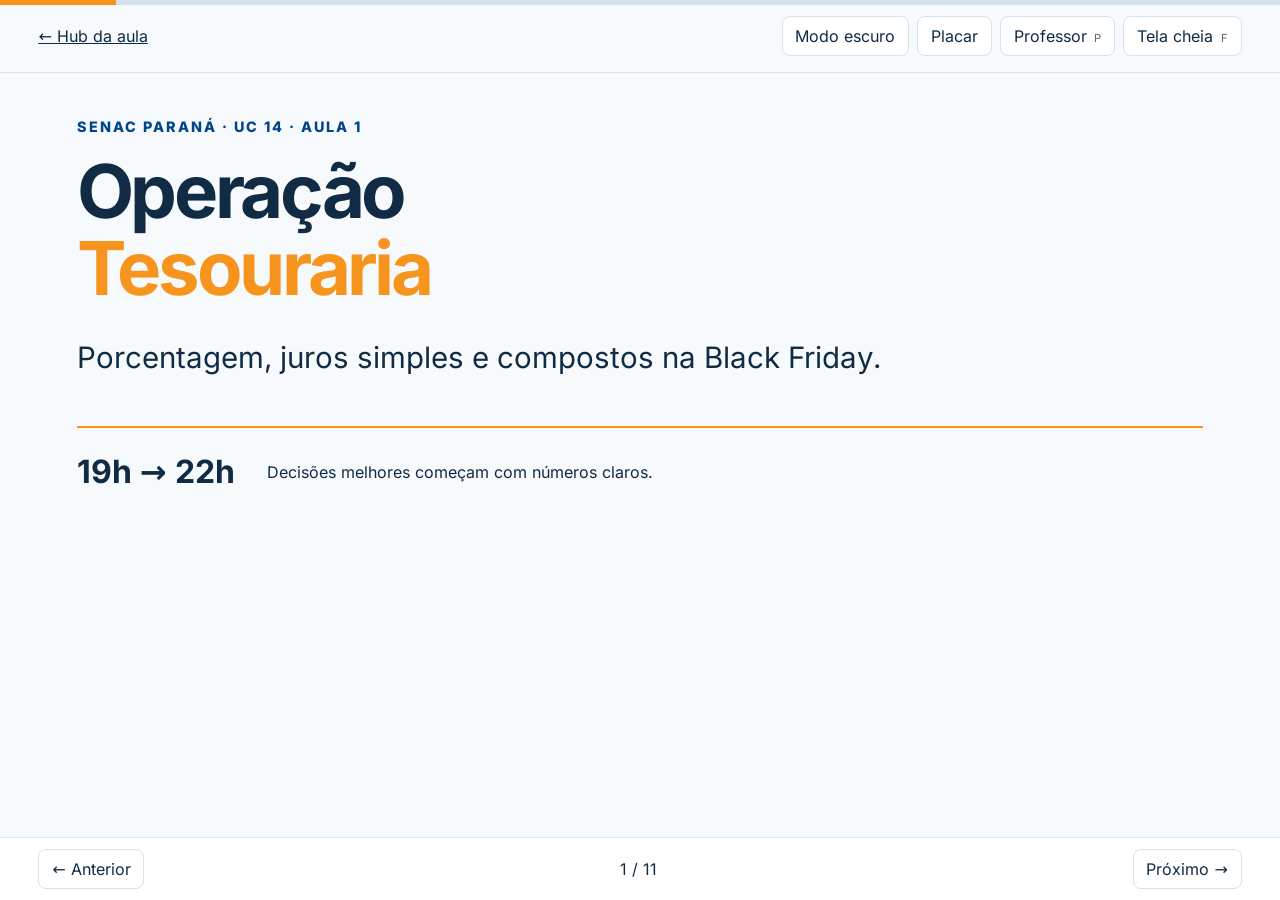
==== slides.html @ 90caa721 "Publish interactive UC 14 treasury lesson and teaching resources" ====
<!doctype html>
<html lang="pt-BR" data-theme="light">
<head>
  <meta charset="utf-8"><meta name="viewport" content="width=device-width, initial-scale=1">
  <title>Operação Tesouraria | Apresentação</title>
  <link rel="stylesheet" href="assets/style.css"><link rel="stylesheet" href="assets/slides.css">
  <script src="assets/vendor/chart.umd.min.js" defer></script><script src="assets/app.js" defer></script><script src="assets/slides.js" defer></script>
</head>
<body class="presentation">
  <div class="progress" aria-hidden="true"><span id="progress-bar"></span></div>
  <header class="deck-header"><a href="index.html">← Hub da aula</a><div class="header-actions"><button type="button" data-theme-toggle aria-label="Alternar tema">Tema</button><button type="button" id="score-open">Placar</button><button type="button" id="notes-open">Professor <kbd>P</kbd></button><button type="button" id="fullscreen" aria-label="Alternar tela cheia">Tela cheia <kbd>F</kbd></button></div></header>
  <main id="deck" aria-label="Apresentação da aula">
    <section class="slide active" data-notes="Apresente o desafio: cada equipe será responsável por decisões de tesouraria durante a Black Friday. Tempo sugerido: 2 min.">
      <div class="eyebrow">SENAC PARANÁ · UC 14 · AULA 1</div><h1>Operação<br><span>Tesouraria</span></h1><p class="lead">Porcentagem, juros simples e compostos na Black Friday.</p><div class="hero-foot"><strong>19h → 22h</strong><span>Decisões melhores começam com números claros.</span></div>
    </section>
    <section class="slide" data-notes="Tempo sugerido: 13 min. Pergunte quem acredita que o preço voltou ao valor inicial. Gabarito: 100 × 1,20 = 120; 120 × 0,80 = 96. A base mudou; diferença de R$ 4,00, ou -4% em relação ao preço inicial.">
      <div class="eyebrow">AQUECIMENTO · 19:00</div><h2>A pegadinha da<br>Black Friday</h2><p class="lead">Um produto de <strong>R$ 100,00</strong> sobe 20% e depois recebe 20% de desconto.</p><p class="question">Ele voltou a custar R$ 100,00?</p><button class="reveal-button" type="button" aria-expanded="false">Revelar gabarito / passo a passo <kbd>R</kbd></button><div class="answer" hidden><p><code>100 × 1,20 = R$ 120,00</code> → <code>120 × 0,80 = R$ 96,00</code></p><p><strong>Não.</strong> São R$ 4,00 a menos por unidade (-4%): a base de cálculo mudou.</p></div>
    </section>
    <section class="slide" data-notes="Tempo sugerido: 25 min. Deixe as fórmulas no quadro. 5% = 0,05; 0,5 representa 50%. Na calculadora do celular, use a orientação horizontal para encontrar xʸ ou multiplique repetidamente pelo fator.">
      <div class="eyebrow">NIVELAMENTO · 19:15</div><h2>As 3 fórmulas de bolso</h2><div class="formula-grid"><article><span>01</span><h3>Porcentagem</h3><p>15% = 0,15 · 5% = 0,05</p><code>Acréscimo: valor × (1 + i)<br>Desconto: valor × (1 − i)</code><p class="warning">Atenção: 0,5 = 50%.</p></article><article><span>02</span><h3>Juros simples</h3><code>J = C × i × t<br>M = C + J</code><p>Juros calculados sobre o capital inicial.</p></article><article><span>03</span><h3>Juros compostos</h3><code>M = C × (1 + i)<sup>t</sup></code><p>Multiplique pelo fator a cada período ou use xʸ.</p></article></div><p class="small">C = capital · i = taxa por período · t = número de períodos · M = montante</p>
    </section>
    <section class="slide" data-notes="Tempo sugerido: 3 min. Forme de 4 a 6 equipes. Peça cálculo, decisão e justificativa. Sugestão: +10 pela decisão com cálculo correto, +5 pela justificativa ou participação, -5 por revisão acordada. O placar permite ajustar a regra à turma.">
      <div class="eyebrow">MISSÃO · 19:40</div><h2>Decidam como uma<br>equipe de tesouraria.</h2><div class="steps"><p><b>01</b> Calculem as alternativas.</p><p><b>02</b> Escolham e justifiquem.</p><p><b>03</b> Apresentem o impacto no caixa.</p></div><p class="small">4 a 6 equipes · Calculadora permitida · Registrem o raciocínio</p>
    </section>
    <section class="slide round" data-notes="Tempo sugerido: 15 min. Pergunte se 15% + 10% equivale a 25%. A: 20.000 × 0,85 = 17.000; × 0,90 = 15.300, desconto efetivo 23,5%. B: 20.000 × 0,76 = 15.200. B economiza R$ 100,00 a mais.">
      <div class="eyebrow">RODADA 01 · CONTAS A PAGAR</div><h2>Desconto em cascata</h2><p class="lead">Compra de estoque: <strong>R$ 20.000,00</strong>.</p><div class="choice-grid"><article><b>Fornecedor A</b><p>15% à vista + 10% extra sucessivo</p></article><article><b>Fornecedor B</b><p>24% direto à vista</p></article></div><p class="question">Qual proposta custa menos?</p><button class="reveal-button" type="button" aria-expanded="false">Revelar gabarito / passo a passo <kbd>R</kbd></button><div class="answer" hidden><p><code>A: 20.000 × 0,85 = 17.000 → × 0,90 = R$ 15.300,00</code> (23,5% efetivo)</p><p><code>B: 20.000 × 0,76 = R$ 15.200,00</code> (24%)</p><p><strong>Fornecedor B economiza R$ 100,00 a mais.</strong></p></div>
    </section>
    <section class="slide round" data-notes="Tempo sugerido: 17 min. Ressalte que o modelo aplica juros simples de 2,5% pelos 3 meses sobre o valor integral. Antecipação: 30.000 × 0,025 × 3 = 2.250; líquido 27.750. PIX: 30.000 × 0,94 = 28.200. PIX deixa R$ 450 a mais.">
      <div class="eyebrow">RODADA 02 · CONTAS A RECEBER</div><h2>Antecipação ou PIX?</h2><p class="lead">Venda de <strong>R$ 30.000,00</strong> em 3x. A loja precisa do dinheiro hoje.</p><div class="choice-grid"><article><b>Antecipar cartão</b><p>2,5% a.m. simples por 3 meses</p></article><article><b>Vender no PIX</b><p>6% de desconto à vista</p></article></div><p class="question">Qual opção deixa mais dinheiro no caixa?</p><button class="reveal-button" type="button" aria-expanded="false">Revelar gabarito / passo a passo <kbd>R</kbd></button><div class="answer" hidden><p><code>Cartão: J = 30.000 × 0,025 × 3 = R$ 2.250,00</code> → líquido <b>R$ 27.750,00</b></p><p><code>PIX: 30.000 × 0,94 = R$ 28.200,00</code></p><p><strong>PIX deixa R$ 450,00 a mais no caixa.</strong></p></div>
    </section>
    <section class="slide" data-notes="Intervalo de 15 minutos, das 20:15 às 20:30. Retome pontualmente e prepare a terceira rodada."><div class="eyebrow">PAUSA · 20:15–20:30</div><h2>Intervalo.</h2><p class="lead">Voltamos às <strong>20h30</strong> para decidir como financiar o caixa.</p></section>
    <section class="slide round comparison" data-notes="Tempo sugerido: 25 min. Simples: J = 10.000 × 0,05 × 4 = 2.000; total 12.000. Composto: 10.500; 11.025; 11.576,25; 12.155,06. Diferença: 155,06. Rotativo 12% por 6 meses: 19.738,23. Explore o gráfico após as respostas.">
      <div class="eyebrow">RODADA 03 · TESOURARIA NO VERMELHO</div><h2>Quanto custa esperar?</h2><p class="lead">Faltam <strong>R$ 10.000,00</strong> para um imposto. Prazo: 4 meses.</p><div class="choice-grid"><article><b>Fornecedor</b><p>5% a.m. em juros simples</p></article><article><b>Banco</b><p>5% a.m. em juros compostos</p></article></div><p class="question">Quanto será pago em cada opção?</p><button class="reveal-button" type="button" aria-expanded="false">Revelar gabarito / passo a passo <kbd>R</kbd></button><div class="answer" hidden><p><code>Simples: J = 10.000 × 0,05 × 4 = 2.000</code> → <b>R$ 12.000,00</b></p><p><code>Compostos: 10.500 → 11.025 → 11.576,25 → R$ 12.155,06</code></p><p>O banco custa <strong>R$ 155,06</strong> a mais. Rotativo a 12% a.m. por 6 meses: <code>10.000 × 1,12⁶ = R$ 19.738,23</code>.</p><div class="chart-controls"><label for="months">Evolução até <span id="months-value">4</span> meses</label><input id="months" type="range" min="1" max="12" value="4"></div><div class="chart-wrap"><canvas id="debt-chart" role="img" aria-label="Gráfico comparativo da evolução da dívida em juros simples, compostos e rotativo"></canvas><p id="chart-fallback" hidden>Gráfico indisponível. Confira os valores no gabarito acima.</p></div></div>
    </section>
    <section class="slide round" data-notes="Tempo sugerido: 25 min. Conta corrente mantém 40.000. CDB: 40.400; 40.804; 41.212,04. Ganho bruto 1.212,04. IR de 22,5% sobre o ganho: 272,71; lucro líquido 939,33. A hipótese simplifica condições do produto.">
      <div class="eyebrow">RODADA 04 · SOBROU CAIXA</div><h2>Faça o tempo trabalhar a favor.</h2><p class="lead">Há <strong>R$ 40.000,00</strong> livres por 3 meses.</p><div class="choice-grid"><article><b>Conta corrente</b><p>0% de rendimento</p></article><article><b>CDB com liquidez diária</b><p>1% a.m. em juros compostos</p></article></div><p class="question">Qual é o ganho? E após IR de 22,5%?</p><button class="reveal-button" type="button" aria-expanded="false">Revelar gabarito / passo a passo <kbd>R</kbd></button><div class="answer" hidden><p><code>CDB: 40.400 → 40.804 → R$ 41.212,04</code></p><p>Ganho bruto: <b>R$ 1.212,04</b>. IR até 180 dias: <code>1.212,04 × 0,225 = R$ 272,71</code>.</p><p><strong>Lucro líquido: R$ 939,33.</strong> Conta corrente: R$ 40.000,00.</p></div>
    </section>
    <section class="slide" data-notes="Tempo sugerido: 25 min. Feche o placar e convide equipes a explicar escolhas, premissas e efeito no fluxo de caixa. Pergunte como prazo, liquidez e custo alteram decisões. Síntese: B reduz a saída em R$ 100; PIX aumenta a entrada em R$ 450; juros simples reduzem a saída em R$ 155,06; CDB rende R$ 939,33 líquidos. Registre cada movimento na data correspondente."><div class="eyebrow">DEBRIEFING · 21:20</div><h2>O que os números contam?</h2><div class="steps"><p><b>01</b> Qual decisão preservou mais caixa?</p><p><b>02</b> Onde a base de cálculo mudou?</p><p><b>03</b> Como prazo e juros afetam o fluxo de caixa?</p></div><p class="lead">Uma boa decisão inclui cálculo, contexto e comunicação.</p></section>
    <section class="slide" data-notes="Tempo sugerido: 15 min. Peça uma aprendizagem e uma dúvida por equipe. Retome fator multiplicador, diferença entre regimes e impacto no caixa. Próxima aula em 02/12: simulador de tesouraria e fluxo de caixa em Excel."><div class="eyebrow">FECHAMENTO · 21:45</div><h2>Da decisão à automação.</h2><p class="lead">Próxima aula · <strong>02/12</strong></p><p>Vamos construir um simulador de tesouraria e fluxo de caixa em planilhas eletrônicas.</p><div class="hero-foot"><strong>Até a próxima.</strong><a href="guia-professor.html">Abrir guia do professor →</a></div></section>
  </main>
  <div id="timer" class="timer" hidden aria-label="Cronômetro das equipes"><span id="timer-display" role="timer" aria-live="off">05:00</span><div class="timer-presets"><button type="button" data-minutes="5">5 min</button><button type="button" data-minutes="10">10 min</button><button type="button" data-minutes="15">15 min</button></div><div><button id="timer-play" type="button">Iniciar</button><button id="timer-reset" type="button">Resetar</button></div><span id="timer-status" class="sr-only" aria-live="polite"></span></div>
  <nav class="deck-nav" aria-label="Navegação dos slides"><button type="button" id="previous" aria-label="Slide anterior">← <span>Anterior</span></button><span id="slide-count" aria-live="polite"></span><button type="button" id="next" aria-label="Próximo slide"><span>Próximo</span> →</button></nav>
  <dialog id="notes-dialog" class="drawer"><div class="drawer-head"><div><span class="eyebrow">MODO PROFESSOR</span><h2>Notas do slide</h2></div><button type="button" data-close="notes-dialog" aria-label="Fechar notas">×</button></div><p id="notes-content"></p><p class="small">Atalho: P · As notas não aparecem no slide.</p></dialog>
  <dialog id="score-dialog" class="drawer"><div class="drawer-head"><div><span class="eyebrow">OPERAÇÃO TESOURARIA</span><h2>Placar das equipes</h2></div><button type="button" data-close="score-dialog" aria-label="Fechar placar">×</button></div><p>Edite os nomes e ajuste os pontos. O placar fica salvo neste navegador.</p><div id="teams"></div><button type="button" id="add-team">Adicionar equipe</button><button type="button" id="reset-scores">Zerar pontos</button><p class="small">De 4 a 6 equipes. A exclusão mantém pelo menos 4.</p></dialog>
</body></html>
---- assets/style.css ----
@font-face{font-family:Inter;font-style:normal;font-weight:400 900;font-display:swap;src:url(fonts/inter.woff2) format("woff2")}
@font-face{font-family:"JetBrains Mono";font-style:normal;font-weight:400 700;font-display:swap;src:url(fonts/jetbrains-mono.woff2) format("woff2")}
:root{--hub-bg:#f7f8fa;--hub-ink:#112a43;--hub-muted:#506277;--hub-card:#fff;--hub-border:#dbe1e6;--hub-accent:#ffb34c;--hub-line:#19334b}
html[data-theme=dark]{color-scheme:dark;--hub-bg:#091b2b;--hub-card:#102a40;--hub-ink:#edf5fd;--hub-muted:#b8c7d6;--hub-border:#31485c;--hub-line:#b4c8dd}
*{box-sizing:border-box}
.hub{margin:0;background:var(--hub-bg);color:var(--hub-ink);font:400 1rem/1.5 Inter,Arial,sans-serif;-webkit-font-smoothing:antialiased}
.hub a{color:inherit;text-decoration:none}
.hub button{font:inherit;cursor:pointer}
.hub :focus-visible{outline:3px solid #398cdd;outline-offset:4px}
.hub .wrap{max-width:1312px;width:calc(100% - clamp(36px,9vw,144px));margin-inline:auto}
.hub .icon{width:1.1em;height:1.1em;fill:none;stroke:currentColor;stroke-width:1.7;stroke-linecap:round;stroke-linejoin:round;flex:none}
.icon-defs{position:absolute;width:0;height:0;overflow:hidden}
.hub-header{background:var(--hub-card);border-bottom:1px solid var(--hub-border)}
.hub-header-inner,.hub-brand,.hub-nav,.mode-switch,.hero-meta,.hero-meta span,.hero-action,.section-title,.resource-action,.foot-inner{display:flex;align-items:center}
.hub-header-inner{min-height:72px;justify-content:space-between;gap:1rem}
.hub-brand{gap:11px;line-height:1.14;letter-spacing:-.055em;font-size:1.18rem;font-weight:800}
.hub-brand small{display:block;color:var(--hub-muted);font-size:.66rem;letter-spacing:.105em;font-weight:650;text-transform:uppercase;margin-top:4px}
.brand-icon{width:39px;height:39px;display:grid;place-items:center;background:#102e49;color:#ffb152;border-radius:11px}
.brand-icon .icon{width:24px;height:24px;stroke-width:1.9}
.hub-nav{gap:clamp(18px,3vw,44px);align-self:stretch;font-size:.9rem;font-weight:600}
.hub-nav a{display:grid;align-items:center;color:var(--hub-muted);position:relative}
.hub-nav a[aria-current],.hub-nav a:hover{color:var(--hub-ink)}
.hub-nav a[aria-current]:after{content:"";height:3px;border-radius:4px;position:absolute;bottom:0;background:#ee9c38;left:0;right:0}
.mode-switch{gap:8px;background:var(--hub-card);color:var(--hub-ink);border:1px solid var(--hub-border);padding:.52rem .85rem;border-radius:7px;font-size:.8rem!important;font-weight:650!important}
.hub main{padding-top:26px}
.hub-hero{position:relative;isolation:isolate;overflow:hidden;display:grid;grid-template-columns:1.15fr 1fr;align-items:center;background:linear-gradient(115deg,#0c2942 10%,#11354e 70%,#123d55);color:white;border:1px solid #183c53;border-radius:17px}
.hub-hero:before{content:"";position:absolute;inset:0 0 0 37%;z-index:-1;background-image:linear-gradient(#86b2cf12 1px,transparent 1px),linear-gradient(90deg,#86b2cf12 1px,transparent 1px);background-size:36px 36px;mask-image:linear-gradient(90deg,transparent,#000 38%);pointer-events:none}
.hero-copy{padding:clamp(30px,3.6vw,55px) 0 clamp(30px,3.6vw,55px) clamp(26px,4.5vw,68px);z-index:1}
.hero-kicker{display:inline-flex;align-items:center;gap:9px;font:600 .76rem/1.2 "JetBrains Mono",monospace;letter-spacing:.115em;text-transform:uppercase;margin:0 0 18px;color:#ffbe6c}
.hero-kicker:before{content:"";width:23px;height:2px;background:#ffad43}
.hub-hero h1{font-size:clamp(2.6rem,4.65vw,4.65rem);line-height:1.02;letter-spacing:-.063em;font-weight:760;margin:0}
.hub-hero h1 span{display:block;color:var(--hub-accent)}
.hero-desc{max-width:485px;margin:17px 0 16px;color:#d2e1ec;font-size:clamp(.98rem,1.2vw,1.12rem);line-height:1.55}
.hero-meta{gap:18px;flex-wrap:wrap;margin:0 0 23px;color:#d9e6f0;font-size:.82rem;font-weight:500}.hero-meta span{gap:7px}.hero-meta .icon{color:#a6bfd1;width:16px;height:16px}
.hero-action{display:inline-flex;gap:10px;background:var(--hub-accent);color:#152a3c!important;padding:11px 17px;border-radius:7px;font-weight:720;font-size:.9rem;transition:background .2s,transform .2s}
.hero-action:hover{background:#ffc579;transform:translateY(-2px)}
.hero-art{height:100%;min-height:230px;position:relative;display:grid;align-items:center;justify-items:center;z-index:-1}
.hero-art:before,.hero-art:after{content:"";position:absolute;border:1px solid #7aa5bc31;border-radius:50%;width:77%;aspect-ratio:1;transform:rotateX(35deg) rotate(-22deg)}
.hero-art:after{width:96%;border-style:dashed;border-color:#8eb8cf23}
.hero-art img{position:absolute;width:min(81%,420px);max-height:94%;object-fit:contain;filter:drop-shadow(5px 17px 15px #061c3077);z-index:1;transform:rotate(-5deg)}
.materials{margin-top:clamp(32px,3.6vw,52px);scroll-margin:20px}
.section-title{gap:14px;margin-bottom:18px}
.section-title h2,.hub .sim-heading h2{font-size:clamp(1.55rem,2.2vw,2.05rem);letter-spacing:-.055em;line-height:1.17;font-weight:740;margin:0}
.section-title:after{content:"";height:1px;flex:1;background:var(--hub-border);margin-left:7px}
.resource-grid{display:grid;grid-template-columns:repeat(3,minmax(0,1fr));gap:18px}
.resource{display:flex;align-items:flex-start;flex-direction:column;padding:23px 24px 19px;background:var(--hub-card);border:1px solid var(--hub-border);border-radius:12px;box-shadow:0 2px 3px #0b274006;transition:transform .18s,border-color .18s}
.resource:hover{transform:translateY(-3px);border-color:#93abc0}
.resource-icon{display:grid;place-items:center;width:43px;height:43px;border-radius:11px;margin-bottom:16px;color:#295c95;background:#e5effb}
.resource-icon .icon{width:23px;height:23px}
.resource-guide .resource-icon{background:#e0f3ea;color:#197956}
.resource-plan .resource-icon{background:#fff0d8;color:#a56611}
.resource h3{font-size:clamp(1.06rem,1.55vw,1.35rem);line-height:1.2;font-weight:710;letter-spacing:-.043em;margin:0 0 7px}
.resource p{color:var(--hub-muted);font-size:.91rem;margin:0 0 18px;max-width:38ch;line-height:1.5}
.resource-action{margin-top:auto;gap:6px;font-size:.82rem;font-weight:720;color:var(--hub-line)}
.resource-action .icon{width:13px;height:13px}
.hub .simulator{padding:42px 0 55px}.hub .sim-heading{margin-bottom:18px}.hub .sim-card{border-radius:12px;box-shadow:0 2px 3px #0b274006}.hub .sim-heading p{font-size:.92rem}
.hub-footer{border-top:1px solid var(--hub-border);font-size:.8rem;color:var(--hub-muted)}.foot-inner{gap:12px;justify-content:space-between;padding:18px 0}.foot-inner a{font-weight:650}
@media(max-width:850px){.hub .wrap{width:calc(100% - 40px)}.hub-nav{gap:18px}.hero-copy{padding-left:30px}.resource{padding:17px}.resource-grid{gap:12px}}
@media(max-width:660px){.hub-header-inner{min-height:62px}.hub-nav{display:none}.hub .wrap{width:calc(100% - 28px)}.hub main{padding-top:15px}.hub-hero{grid-template-columns:1fr}.hero-copy{padding:27px 22px 16px}.hub-hero h1{font-size:clamp(2.35rem,9vw,3.2rem)}.hero-art{min-height:177px;margin:-12px 0 12px 20%;width:78%}.hero-art img{width:82%;max-height:100%}.hero-art:before{width:72%}.hero-art:after{width:90%}.hub-hero:before{left:10%}.hero-meta{gap:14px;margin-bottom:17px}.hero-kicker{margin-bottom:12px}.resource-grid{grid-template-columns:1fr}.resource{display:grid;grid-template-columns:44px 1fr;column-gap:15px}.resource-icon{grid-row:1/4;margin:0}.resource p,.resource h3,.resource-action{grid-column:2}.resource p{margin-bottom:10px}.materials{margin-top:28px}.hub .simulator{padding-top:32px}.mode-switch{padding:.48rem .68rem}}
@media(prefers-reduced-motion:reduce){.hub *{transition:none!important}}
---- assets/slides.css ----
:root{--navy:#0a2540;--blue:#004587;--amber:#f7941d;--green:#087e5d;--paper:#f7fafc;--ink:#102b43;--panel:#fff;--line:#d6e2ec}html[data-theme=dark]{--paper:#071b2d;--ink:#f4f8fb;--panel:#102d45;--line:#36536a;--green:#6ee7b7}.presentation{margin:0;background:var(--paper);color:var(--ink);font-family:Inter,system-ui,sans-serif;min-height:100vh}.presentation *{box-sizing:border-box}.presentation button,.presentation input{font:inherit}.presentation button{cursor:pointer}.presentation button:focus-visible,.presentation a:focus-visible,.presentation input:focus-visible{outline:3px solid var(--amber);outline-offset:3px}.progress{position:fixed;z-index:5;top:0;left:0;right:0;height:5px;background:var(--line)}.progress span{display:block;height:100%;background:var(--amber);transition:width .3s}.deck-header{display:flex;align-items:center;justify-content:space-between;gap:1rem;padding:1rem 3vw;border-bottom:1px solid var(--line)}.presentation a{color:inherit}.header-actions{display:flex;flex-wrap:wrap;gap:.5rem}.presentation button{border:1px solid var(--line);border-radius:.5rem;background:var(--panel);color:var(--ink);padding:.55rem .8rem}.presentation button:hover{border-color:var(--amber)}kbd{font:inherit;font-size:.7em;opacity:.7;margin-left:.25em}.slide{display:none;max-width:1450px;margin:auto;padding:clamp(2rem,5vh,4.5rem) clamp(1.5rem,6vw,6rem) 9rem;animation:arrive .25s ease}.slide.active{display:block}@keyframes arrive{from{opacity:0;transform:translateY(8px)}to{opacity:1;transform:none}}.eyebrow{color:var(--blue);font-size:.9rem;font-weight:800;letter-spacing:.14em;text-transform:uppercase}html[data-theme=dark] .eyebrow{color:#8bcaff}.slide h1,.slide h2{font-size:clamp(2.5rem,5.8vw,5.8rem);line-height:1.04;letter-spacing:-.045em;margin:.25em 0}.slide h1 span{color:var(--amber)}.slide p{font-size:clamp(1.1rem,1.8vw,1.65rem);line-height:1.4}.slide .lead{font-size:clamp(1.4rem,2.3vw,2.15rem);max-width:48em}.question{font-weight:800;color:var(--blue)}html[data-theme=dark] .question{color:#8bcaff}.hero-foot{display:flex;gap:2rem;align-items:center;flex-wrap:wrap;margin-top:3rem;border-top:2px solid var(--amber);padding-top:1.5rem}.hero-foot strong{font-size:2rem}.formula-grid,.choice-grid{display:grid;grid-template-columns:repeat(3,1fr);gap:1rem;margin:1.5rem 0}.choice-grid{grid-template-columns:repeat(2,1fr)}.formula-grid article,.choice-grid article{background:var(--panel);border:1px solid var(--line);border-top:4px solid var(--amber);border-radius:.7rem;padding:1.1rem 1.3rem}.formula-grid article span,.steps b{color:var(--amber);font-weight:800}.formula-grid h3{font-size:1.4rem;margin:.4rem 0}.formula-grid p,.choice-grid p{font-size:clamp(1rem,1.3vw,1.3rem);margin:.6rem 0}.choice-grid b{font-size:1.4rem}.presentation code{font-family:'JetBrains Mono',monospace;font-size:.9em;line-height:1.6}.warning{color:#c2410c}.small,.slide .small{font-size:.95rem;opacity:.8}.steps p{border-bottom:1px solid var(--line);padding:.6rem 0}.steps b{margin-right:1rem}.presentation .reveal-button{background:var(--blue);color:#fff;border:0;font-weight:700}.answer{margin-top:1rem;padding:1rem 1.25rem;background:var(--panel);border-left:5px solid var(--green);border-radius:.4rem;animation:arrive .3s ease}.answer p{font-size:clamp(1rem,1.3vw,1.3rem);margin:.4rem 0}.answer strong{color:var(--green)}.chart-controls{display:flex;gap:1rem;align-items:center;margin:1rem 0}.chart-wrap{height:250px;position:relative}.deck-nav{position:fixed;z-index:3;bottom:0;left:0;right:0;display:flex;align-items:center;justify-content:space-between;padding:.7rem 3vw;background:var(--panel);border-top:1px solid var(--line)}.timer{position:fixed;z-index:4;right:1rem;bottom:4.5rem;display:flex;gap:.4rem;align-items:center;flex-wrap:wrap;padding:.6rem;border:1px solid var(--line);border-radius:.7rem;background:var(--panel);box-shadow:0 4px 20px #0002}.timer[hidden]{display:none}.timer button{font-size:.78rem;padding:.35rem}.timer span:first-child{font-family:monospace;font-weight:800;font-size:1.35rem}.drawer{margin:0 0 0 auto;width:min(430px,100%);max-width:100%;height:100%;max-height:100%;border:0;border-left:1px solid var(--line);padding:1.5rem;background:var(--panel);color:var(--ink);box-shadow:-4px 0 25px #0003}.drawer::backdrop{background:#00162799}.drawer-head{display:flex;justify-content:space-between;align-items:start}.drawer-head h2{margin:.35rem 0 1rem}.drawer-head button{font-size:1.5rem}.team{border-bottom:1px solid var(--line);padding:.7rem 0;display:grid;grid-template-columns:1fr auto;gap:.5rem}.team input{min-width:0;width:100%;padding:.5rem;background:var(--paper);color:var(--ink);border:1px solid var(--line);border-radius:.35rem}.team-actions{grid-column:1/-1;display:flex;gap:.35rem;flex-wrap:wrap}.team-actions button{padding:.35rem .6rem}.team-score{font-weight:800}.sr-only{position:absolute;width:1px;height:1px;padding:0;margin:-1px;overflow:hidden;clip:rect(0,0,0,0);white-space:nowrap;border:0}@media(max-width:700px){.deck-header{align-items:flex-start}.header-actions{justify-content:flex-end}.header-actions kbd{display:none}.slide{padding:2rem 1.25rem 12rem}.formula-grid,.choice-grid{grid-template-columns:1fr}.formula-grid{gap:.5rem}.formula-grid article,.choice-grid article{padding:.7rem}.formula-grid h3{margin:.2rem 0}.timer{left:1rem;right:1rem;bottom:4rem}.deck-nav span:not(#slide-count){display:none}.chart-wrap{height:210px}}@media(prefers-reduced-motion:reduce){*{animation:none!important;transition:none!important}}@media print{.deck-header,.deck-nav,.progress,.timer,.drawer,.reveal-button{display:none!important}.slide,.slide.active{display:block;page-break-after:always;padding:1cm}.answer[hidden]{display:block}.presentation{background:#fff;color:#000}.chart-wrap{height:180px}}

.score-changed{animation:score-pulse .55s ease}@keyframes score-pulse{50%{color:var(--green);transform:scale(1.15)}}
@media (min-width:900px) and (max-height:850px){.comparison{padding:1rem 4vw 5rem}.comparison h2{font-size:3.1rem;margin:.12em 0}.comparison .lead{font-size:1.3rem;margin:.4rem 0}.comparison .choice-grid{margin:.55rem 0;gap:.7rem}.comparison .choice-grid article{padding:.5rem .8rem}.comparison .choice-grid b{font-size:1.1rem}.comparison .choice-grid p{font-size:1rem;margin:.2rem 0}.comparison .question{font-size:1.1rem;margin:.4rem 0}.comparison .reveal-button{padding:.4rem .7rem}.comparison .answer:not([hidden]){display:grid;grid-template-columns:1fr 1fr;column-gap:1rem;grid-template-rows:auto auto auto 1fr;margin-top:.55rem;padding:.55rem .8rem}.comparison .answer p{grid-column:1;font-size:1rem;margin:.2rem 0}.comparison .chart-controls{grid-column:2;grid-row:1;margin:0;align-self:center;font-size:.9rem}.comparison .chart-wrap{grid-column:2;grid-row:2 / 5;height:165px}.comparison .chart-controls input{min-width:80px}}
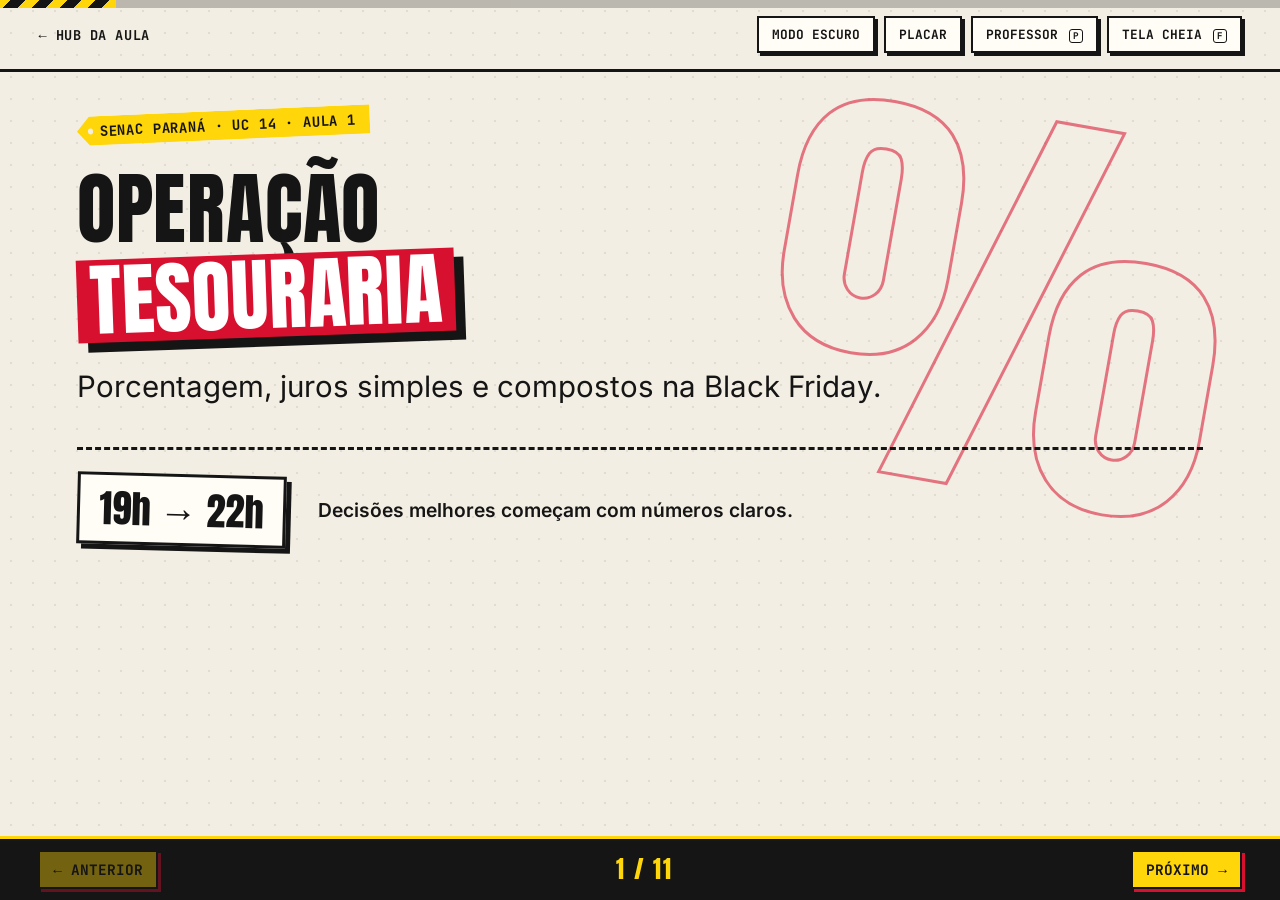
==== commit 87dd28db: "Redesign as Black Friday storefront and harden guide for substitute teacher - Visual: receipt-paper " ====
--- a/slides.html
+++ b/slides.html
@@ -3,8 +3,8 @@
 <head>
   <meta charset="utf-8"><meta name="viewport" content="width=device-width, initial-scale=1">
   <title>Operação Tesouraria | Apresentação</title>
-  <link rel="stylesheet" href="assets/style.css"><link rel="stylesheet" href="assets/slides.css">
-  <script src="assets/vendor/chart.umd.min.js" defer></script><script src="assets/app.js" defer></script><script src="assets/slides.js" defer></script>
+  <link rel="stylesheet" href="assets/style.css"><link rel="stylesheet" href="assets/slides.css"><link rel="stylesheet" href="assets/variaveis.css">
+  <script src="assets/vendor/chart.umd.min.js" defer></script><script src="assets/app.js" defer></script><script src="assets/variaveis-dados.js" defer></script><script src="assets/variaveis.js" defer></script><script src="assets/slides.js" defer></script>
 </head>
 <body class="presentation">
   <div class="progress" aria-hidden="true"><span id="progress-bar"></span></div>
@@ -17,7 +17,7 @@
       <div class="eyebrow">AQUECIMENTO · 19:00</div><h2>A pegadinha da<br>Black Friday</h2><p class="lead">Um produto de <strong>R$ 100,00</strong> sobe 20% e depois recebe 20% de desconto.</p><p class="question">Ele voltou a custar R$ 100,00?</p><button class="reveal-button" type="button" aria-expanded="false">Revelar gabarito / passo a passo <kbd>R</kbd></button><div class="answer" hidden><p><code>100 × 1,20 = R$ 120,00</code> → <code>120 × 0,80 = R$ 96,00</code></p><p><strong>Não.</strong> São R$ 4,00 a menos por unidade (-4%): a base de cálculo mudou.</p></div>
     </section>
     <section class="slide" data-notes="Tempo sugerido: 25 min. Deixe as fórmulas no quadro. 5% = 0,05; 0,5 representa 50%. Na calculadora do celular, use a orientação horizontal para encontrar xʸ ou multiplique repetidamente pelo fator.">
-      <div class="eyebrow">NIVELAMENTO · 19:15</div><h2>As 3 fórmulas de bolso</h2><div class="formula-grid"><article><span>01</span><h3>Porcentagem</h3><p>15% = 0,15 · 5% = 0,05</p><code>Acréscimo: valor × (1 + i)<br>Desconto: valor × (1 − i)</code><p class="warning">Atenção: 0,5 = 50%.</p></article><article><span>02</span><h3>Juros simples</h3><code>J = C × i × t<br>M = C + J</code><p>Juros calculados sobre o capital inicial.</p></article><article><span>03</span><h3>Juros compostos</h3><code>M = C × (1 + i)<sup>t</sup></code><p>Multiplique pelo fator a cada período ou use xʸ.</p></article></div><p class="small">C = capital · i = taxa por período · t = número de períodos · M = montante</p>
+      <div class="eyebrow">NIVELAMENTO · 19:15</div><h2>As 3 fórmulas de bolso</h2><div class="formula-grid"><article><span>01</span><h3>Porcentagem</h3><p>15% = 0,15 · 5% = 0,05</p><code>Acréscimo: <button type="button" class="var" data-var="valor">valor</button> × (1 + <button type="button" class="var" data-var="i">i</button>)<br>Desconto: <button type="button" class="var" data-var="valor">valor</button> × (1 − <button type="button" class="var" data-var="i">i</button>)</code><p class="warning">Atenção: 0,5 = 50%.</p></article><article><span>02</span><h3>Juros simples</h3><code><button type="button" class="var" data-var="J">J</button> = <button type="button" class="var" data-var="C">C</button> × <button type="button" class="var" data-var="i">i</button> × <button type="button" class="var" data-var="t">t</button><br><button type="button" class="var" data-var="M">M</button> = <button type="button" class="var" data-var="C">C</button> + <button type="button" class="var" data-var="J">J</button></code><p>Juros calculados sobre o capital inicial.</p></article><article><span>03</span><h3>Juros compostos</h3><code><button type="button" class="var" data-var="M">M</button> = <button type="button" class="var" data-var="C">C</button> × (1 + <button type="button" class="var" data-var="i">i</button>)<sup><button type="button" class="var" data-var="t">t</button></sup></code><p>Multiplique pelo <button type="button" class="var" data-var="fator">fator</button> a cada período ou use <button type="button" class="var" data-var="potencia">xʸ</button>.</p></article></div><p class="small"><button type="button" class="var" data-var="C">C</button> = capital · <button type="button" class="var" data-var="i">i</button> = taxa por período · <button type="button" class="var" data-var="t">t</button> = número de períodos · <button type="button" class="var" data-var="M">M</button> = montante · <button type="button" class="var" data-var="J">J</button> = juros</p>
     </section>
     <section class="slide" data-notes="Tempo sugerido: 3 min. Forme de 4 a 6 equipes. Peça cálculo, decisão e justificativa. Sugestão: +10 pela decisão com cálculo correto, +5 pela justificativa ou participação, -5 por revisão acordada. O placar permite ajustar a regra à turma.">
       <div class="eyebrow">MISSÃO · 19:40</div><h2>Decidam como uma<br>equipe de tesouraria.</h2><div class="steps"><p><b>01</b> Calculem as alternativas.</p><p><b>02</b> Escolham e justifiquem.</p><p><b>03</b> Apresentem o impacto no caixa.</p></div><p class="small">4 a 6 equipes · Calculadora permitida · Registrem o raciocínio</p>
@@ -26,11 +26,11 @@
       <div class="eyebrow">RODADA 01 · CONTAS A PAGAR</div><h2>Desconto em cascata</h2><p class="lead">Compra de estoque: <strong>R$ 20.000,00</strong>.</p><div class="choice-grid"><article><b>Fornecedor A</b><p>15% à vista + 10% extra sucessivo</p></article><article><b>Fornecedor B</b><p>24% direto à vista</p></article></div><p class="question">Qual proposta custa menos?</p><button class="reveal-button" type="button" aria-expanded="false">Revelar gabarito / passo a passo <kbd>R</kbd></button><div class="answer" hidden><p><code>A: 20.000 × 0,85 = 17.000 → × 0,90 = R$ 15.300,00</code> (23,5% efetivo)</p><p><code>B: 20.000 × 0,76 = R$ 15.200,00</code> (24%)</p><p><strong>Fornecedor B economiza R$ 100,00 a mais.</strong></p></div>
     </section>
     <section class="slide round" data-notes="Tempo sugerido: 17 min. Ressalte que o modelo aplica juros simples de 2,5% pelos 3 meses sobre o valor integral. Antecipação: 30.000 × 0,025 × 3 = 2.250; líquido 27.750. PIX: 30.000 × 0,94 = 28.200. PIX deixa R$ 450 a mais.">
-      <div class="eyebrow">RODADA 02 · CONTAS A RECEBER</div><h2>Antecipação ou PIX?</h2><p class="lead">Venda de <strong>R$ 30.000,00</strong> em 3x. A loja precisa do dinheiro hoje.</p><div class="choice-grid"><article><b>Antecipar cartão</b><p>2,5% a.m. simples por 3 meses</p></article><article><b>Vender no PIX</b><p>6% de desconto à vista</p></article></div><p class="question">Qual opção deixa mais dinheiro no caixa?</p><button class="reveal-button" type="button" aria-expanded="false">Revelar gabarito / passo a passo <kbd>R</kbd></button><div class="answer" hidden><p><code>Cartão: J = 30.000 × 0,025 × 3 = R$ 2.250,00</code> → líquido <b>R$ 27.750,00</b></p><p><code>PIX: 30.000 × 0,94 = R$ 28.200,00</code></p><p><strong>PIX deixa R$ 450,00 a mais no caixa.</strong></p></div>
+      <div class="eyebrow">RODADA 02 · CONTAS A RECEBER</div><h2>Antecipação ou PIX?</h2><p class="lead">Venda de <strong>R$ 30.000,00</strong> em 3x. A loja precisa do dinheiro hoje.</p><div class="choice-grid"><article><b>Antecipar cartão</b><p>2,5% a.m. simples sobre o total, por 3 meses</p></article><article><b>Vender no PIX</b><p>6% de desconto à vista</p></article></div><p class="question">Qual opção deixa mais dinheiro no caixa?</p><button class="reveal-button" type="button" aria-expanded="false">Revelar gabarito / passo a passo <kbd>R</kbd></button><div class="answer" hidden><p><code>Cartão: <button type="button" class="var" data-var="J">J</button> = 30.000 × 0,025 × 3 = R$ 2.250,00</code> → líquido <b>R$ 27.750,00</b></p><p><code>PIX: 30.000 × 0,94 = R$ 28.200,00</code></p><p><strong>PIX deixa R$ 450,00 a mais no caixa.</strong></p></div>
     </section>
     <section class="slide" data-notes="Intervalo de 15 minutos, das 20:15 às 20:30. Retome pontualmente e prepare a terceira rodada."><div class="eyebrow">PAUSA · 20:15–20:30</div><h2>Intervalo.</h2><p class="lead">Voltamos às <strong>20h30</strong> para decidir como financiar o caixa.</p></section>
     <section class="slide round comparison" data-notes="Tempo sugerido: 25 min. Simples: J = 10.000 × 0,05 × 4 = 2.000; total 12.000. Composto: 10.500; 11.025; 11.576,25; 12.155,06. Diferença: 155,06. Rotativo 12% por 6 meses: 19.738,23. Explore o gráfico após as respostas.">
-      <div class="eyebrow">RODADA 03 · TESOURARIA NO VERMELHO</div><h2>Quanto custa esperar?</h2><p class="lead">Faltam <strong>R$ 10.000,00</strong> para um imposto. Prazo: 4 meses.</p><div class="choice-grid"><article><b>Fornecedor</b><p>5% a.m. em juros simples</p></article><article><b>Banco</b><p>5% a.m. em juros compostos</p></article></div><p class="question">Quanto será pago em cada opção?</p><button class="reveal-button" type="button" aria-expanded="false">Revelar gabarito / passo a passo <kbd>R</kbd></button><div class="answer" hidden><p><code>Simples: J = 10.000 × 0,05 × 4 = 2.000</code> → <b>R$ 12.000,00</b></p><p><code>Compostos: 10.500 → 11.025 → 11.576,25 → R$ 12.155,06</code></p><p>O banco custa <strong>R$ 155,06</strong> a mais. Rotativo a 12% a.m. por 6 meses: <code>10.000 × 1,12⁶ = R$ 19.738,23</code>.</p><div class="chart-controls"><label for="months">Evolução até <span id="months-value">4</span> meses</label><input id="months" type="range" min="1" max="12" value="4"></div><div class="chart-wrap"><canvas id="debt-chart" role="img" aria-label="Gráfico comparativo da evolução da dívida em juros simples, compostos e rotativo"></canvas><p id="chart-fallback" hidden>Gráfico indisponível. Confira os valores no gabarito acima.</p></div></div>
+      <div class="eyebrow">RODADA 03 · TESOURARIA NO VERMELHO</div><h2>Quanto custa esperar?</h2><p class="lead">Faltam <strong>R$ 10.000,00</strong> para um imposto. Prazo: 4 meses.</p><div class="choice-grid"><article><b>Fornecedor</b><p>5% a.m. em juros simples</p></article><article><b>Banco</b><p>5% a.m. em juros compostos</p></article></div><p class="question">Quanto será pago em cada opção?</p><button class="reveal-button" type="button" aria-expanded="false">Revelar gabarito / passo a passo <kbd>R</kbd></button><div class="answer" hidden><p><code>Simples: <button type="button" class="var" data-var="J">J</button> = 10.000 × 0,05 × 4 = 2.000</code> → <b>R$ 12.000,00</b></p><p><code>Compostos: 10.500 → 11.025 → 11.576,25 → R$ 12.155,06</code></p><p>O banco custa <strong>R$ 155,06</strong> a mais. Rotativo a 12% a.m. por 6 meses: <code>10.000 × 1,12⁶ = R$ 19.738,23</code>.</p><div class="chart-controls"><label for="months">Evolução até <span id="months-value">4</span> meses</label><input id="months" type="range" min="1" max="12" value="4"></div><div class="chart-wrap"><canvas id="debt-chart" role="img" aria-label="Gráfico comparativo da evolução da dívida em juros simples, compostos e rotativo"></canvas><p id="chart-fallback" hidden>Gráfico indisponível. Confira os valores no gabarito acima.</p></div></div>
     </section>
     <section class="slide round" data-notes="Tempo sugerido: 25 min. Conta corrente mantém 40.000. CDB: 40.400; 40.804; 41.212,04. Ganho bruto 1.212,04. IR de 22,5% sobre o ganho: 272,71; lucro líquido 939,33. A hipótese simplifica condições do produto.">
       <div class="eyebrow">RODADA 04 · SOBROU CAIXA</div><h2>Faça o tempo trabalhar a favor.</h2><p class="lead">Há <strong>R$ 40.000,00</strong> livres por 3 meses.</p><div class="choice-grid"><article><b>Conta corrente</b><p>0% de rendimento</p></article><article><b>CDB com liquidez diária</b><p>1% a.m. em juros compostos</p></article></div><p class="question">Qual é o ganho? E após IR de 22,5%?</p><button class="reveal-button" type="button" aria-expanded="false">Revelar gabarito / passo a passo <kbd>R</kbd></button><div class="answer" hidden><p><code>CDB: 40.400 → 40.804 → R$ 41.212,04</code></p><p>Ganho bruto: <b>R$ 1.212,04</b>. IR até 180 dias: <code>1.212,04 × 0,225 = R$ 272,71</code>.</p><p><strong>Lucro líquido: R$ 939,33.</strong> Conta corrente: R$ 40.000,00.</p></div>
--- a/assets/style.css
+++ b/assets/style.css
@@ -1,7 +1,9 @@
 @font-face{font-family:Inter;font-style:normal;font-weight:400 900;font-display:swap;src:url(fonts/inter.woff2) format("woff2")}
 @font-face{font-family:"JetBrains Mono";font-style:normal;font-weight:400 700;font-display:swap;src:url(fonts/jetbrains-mono.woff2) format("woff2")}
-:root{--hub-bg:#f7f8fa;--hub-ink:#112a43;--hub-muted:#506277;--hub-card:#fff;--hub-border:#dbe1e6;--hub-accent:#ffb34c;--hub-line:#19334b}
-html[data-theme=dark]{color-scheme:dark;--hub-bg:#091b2b;--hub-card:#102a40;--hub-ink:#edf5fd;--hub-muted:#b8c7d6;--hub-border:#31485c;--hub-line:#b4c8dd}
+@font-face{font-family:Anton;font-style:normal;font-weight:400;font-display:swap;src:url(fonts/anton.woff2) format("woff2")}
+/* Tokens compartilhados: papel termico (claro) e vitrine noturna (escuro). */
+:root{--paper:#f3eee3;--panel:#fffdf6;--ink:#151515;--muted:#45413a;--line:#15151540;--tag:#ffd60a;--tag-ink:#151515;--sale:#d7102f;--sale-ink:#fff;--green:#0b6e45;--amber:#d7102f;--shadow:#151515;--card-shadow:#151515;--dot:#15151514;--hl:#ffd60a;--bar:#151515;--bar-ink:#f3eee3;--font-display:Anton,Impact,Haettenschweiler,"Arial Narrow Bold","Franklin Gothic Bold",sans-serif;--font-body:Inter,system-ui,"Segoe UI",Arial,sans-serif;--font-mono:"JetBrains Mono",ui-monospace,Consolas,"Courier New",monospace;--hub-bg:var(--paper);--hub-ink:var(--ink);--hub-muted:var(--muted);--hub-card:var(--panel);--hub-border:var(--ink);--hub-accent:var(--tag);--hub-line:var(--ink)}
+html[data-theme=dark]{color-scheme:dark;--paper:#0f0f12;--panel:#1c1c22;--ink:#f6f1e6;--muted:#cfc8ba;--line:#f6f1e640;--sale:#ff3d57;--green:#5ee39a;--amber:#ffd60a;--shadow:#ffd60a;--card-shadow:#ff3d57;--dot:#ffffff12;--hl:#ff3d5770;--bar:#000;--bar-ink:#f6f1e6}
 *{box-sizing:border-box}
 .hub{margin:0;background:var(--hub-bg);color:var(--hub-ink);font:400 1rem/1.5 Inter,Arial,sans-serif;-webkit-font-smoothing:antialiased}
 .hub a{color:inherit;text-decoration:none}
@@ -58,3 +60,69 @@
 @media(max-width:850px){.hub .wrap{width:calc(100% - 40px)}.hub-nav{gap:18px}.hero-copy{padding-left:30px}.resource{padding:17px}.resource-grid{gap:12px}}
 @media(max-width:660px){.hub-header-inner{min-height:62px}.hub-nav{display:none}.hub .wrap{width:calc(100% - 28px)}.hub main{padding-top:15px}.hub-hero{grid-template-columns:1fr}.hero-copy{padding:27px 22px 16px}.hub-hero h1{font-size:clamp(2.35rem,9vw,3.2rem)}.hero-art{min-height:177px;margin:-12px 0 12px 20%;width:78%}.hero-art img{width:82%;max-height:100%}.hero-art:before{width:72%}.hero-art:after{width:90%}.hub-hero:before{left:10%}.hero-meta{gap:14px;margin-bottom:17px}.hero-kicker{margin-bottom:12px}.resource-grid{grid-template-columns:1fr}.resource{display:grid;grid-template-columns:44px 1fr;column-gap:15px}.resource-icon{grid-row:1/4;margin:0}.resource p,.resource h3,.resource-action{grid-column:2}.resource p{margin-bottom:10px}.materials{margin-top:28px}.hub .simulator{padding-top:32px}.mode-switch{padding:.48rem .68rem}}
 @media(prefers-reduced-motion:reduce){.hub *{transition:none!important}}
+
+/* Redesenho do hub: vitrine de Black Friday com etiquetas e cupons. */
+.hub{background:var(--paper) radial-gradient(var(--dot) 1.2px,transparent 1.6px) 0 0/22px 22px;font-family:var(--font-body)}
+.hub :focus-visible{outline-color:var(--amber)}
+.hub-header{border-bottom:3px solid var(--ink)}
+.hub-brand{font:400 1.35rem/1.05 var(--font-display);text-transform:uppercase;letter-spacing:.02em}
+.hub-brand small{font:700 .66rem/1 var(--font-mono);letter-spacing:.12em}
+.brand-icon{background:var(--tag);color:#151515;border:2px solid var(--ink);border-radius:0;transform:rotate(-6deg);box-shadow:3px 3px 0 var(--ink);transition:transform .2s}
+.hub-brand:hover .brand-icon{transform:rotate(6deg) scale(1.06)}
+.hub-nav{font:700 .8rem var(--font-mono);text-transform:uppercase;letter-spacing:.06em}
+.hub-nav a[aria-current]:after{height:6px;border-radius:0;background:var(--sale)}
+.hub .mode-switch{border:2px solid var(--ink);border-radius:0;font:700 .78rem var(--font-mono)!important;text-transform:uppercase;box-shadow:3px 3px 0 var(--shadow);transition:transform .12s,box-shadow .12s}
+.hub .mode-switch:hover{transform:translate(-2px,-2px);box-shadow:5px 5px 0 var(--shadow)}
+.hub .mode-switch:active{transform:translate(3px,3px);box-shadow:none}
+.hub-hero{background:#151515;color:#f6f1e6;border:3px solid var(--ink);border-radius:0;box-shadow:8px 8px 0 var(--tag);padding-bottom:14px}
+.hub-hero:before{inset:auto 0 0 0;height:14px;z-index:1;background:repeating-linear-gradient(-45deg,var(--tag) 0 14px,#151515 14px 28px);mask-image:none}
+.hub-hero:after{content:"";position:absolute;inset:0 0 0 45%;z-index:-1;background:radial-gradient(#ffd60a2e 1.6px,transparent 2px) 0 0/16px 16px;pointer-events:none}
+.hero-kicker{position:relative;padding:.45em 1em .45em 1.6em;background:var(--tag);color:#151515;font:700 .78rem/1.2 var(--font-mono);clip-path:polygon(.9em 0,100% 0,100% 100%,.9em 100%,0 50%);transform:rotate(-3deg);transform-origin:left center;animation:hub-swing .3s cubic-bezier(.3,1.4,.5,1) backwards}
+.hero-kicker:before{position:absolute;left:.75em;top:50%;width:.42em;height:.42em;margin-top:-.21em;border-radius:50%;background:#151515}
+.hub-hero h1{font:400 clamp(2.7rem,5.6vw,5.4rem)/.96 var(--font-display);text-transform:uppercase;letter-spacing:.01em;margin-top:.2em;animation:hub-slam .3s cubic-bezier(.2,.9,.3,1.2) backwards .05s}
+.hub-hero h1 span{display:table;margin-top:.1em;padding:.02em .16em .05em;background:var(--sale);color:#fff;transform:rotate(-2deg);box-shadow:.1em .1em 0 var(--tag)}
+.hero-desc{color:#e6dfd1;animation:hub-rise .26s ease-out backwards .1s}
+.hero-meta{font:700 .8rem var(--font-mono);text-transform:uppercase;color:#f6f1e6}.hero-meta .icon{color:var(--tag)}
+.hub .hero-action{background:var(--tag);color:#151515!important;border:2px solid #f6f1e6;border-radius:0;font:700 .9rem var(--font-mono);text-transform:uppercase;box-shadow:5px 5px 0 var(--sale);transition:transform .12s,box-shadow .12s;animation:hub-rise .26s ease-out backwards .15s}
+.hub .hero-action:hover{background:var(--tag);transform:translate(-2px,-2px);box-shadow:8px 8px 0 var(--sale)}
+.hub .hero-action:active{transform:translate(3px,3px);box-shadow:none}
+.hero-art:before{content:"%";border:0;border-radius:0;width:auto;aspect-ratio:auto;transform:rotate(12deg);font:400 clamp(10rem,22vw,19rem)/1 var(--font-display);color:transparent;-webkit-text-stroke:3px var(--sale);opacity:.7}
+.hero-art:after{content:"OFF";width:auto;aspect-ratio:auto;top:12%;right:10%;z-index:2;padding:.5em .6em;border:2px solid #151515;border-radius:50%;background:var(--tag);color:#151515;font:400 1.3rem var(--font-display);transform:rotate(-14deg)}
+.hero-art img{transform:rotate(4deg);transition:transform .3s}
+.hub-hero:hover .hero-art img{transform:rotate(-1deg) scale(1.03)}
+.section-title h2,.hub .sim-heading h2{font:400 clamp(1.9rem,3vw,2.7rem)/1.05 var(--font-display);text-transform:uppercase;letter-spacing:.01em}
+.section-title:after{height:0;background:none;border-top:3px dashed var(--ink)}
+.resource-grid{grid-template-columns:1.25fr 1fr 1fr;gap:26px}
+.resource{position:relative;border:2px solid var(--ink);border-radius:0;box-shadow:6px 6px 0 var(--card-shadow);transform:rotate(var(--tilt,0deg));transition:transform .18s,box-shadow .18s;animation:hub-drop .3s cubic-bezier(.2,1.1,.4,1) backwards .1s}
+.resource-slides{--tilt:-1deg}.resource-guide{--tilt:.8deg;top:10px;animation-delay:.16s}.resource-plan{--tilt:-.4deg;animation-delay:.22s}
+.resource:before{content:"";position:absolute;top:12px;right:14px;width:14px;height:14px;border:2px solid var(--ink);border-radius:50%;background:var(--paper)}
+.resource:hover{transform:rotate(0) translate(-3px,-5px);border-color:var(--ink);box-shadow:10px 10px 0 var(--card-shadow)}
+.resource-icon,.resource-guide .resource-icon,.resource-plan .resource-icon{border:2px solid var(--ink);border-radius:0;background:var(--tag);color:#151515;transform:rotate(-5deg)}
+.resource-guide .resource-icon{background:var(--sale);color:#fff;transform:rotate(4deg)}
+.resource-plan .resource-icon{background:var(--green);color:#fff}
+.resource h3{font:400 clamp(1.3rem,1.9vw,1.7rem)/1.1 var(--font-display);text-transform:uppercase;letter-spacing:.02em}
+.resource-action{font:700 .8rem var(--font-mono);text-transform:uppercase}
+.resource-action .icon{transition:transform .18s}.resource:hover .resource-action .icon{transform:translateX(5px)}
+.hub-footer{border-top:3px solid var(--ink);font-family:var(--font-mono)}
+@keyframes hub-rise{from{opacity:0;transform:translateY(12px)}}
+@keyframes hub-slam{from{opacity:0;transform:scale(1.1) translateY(-6px)}}
+@keyframes hub-swing{from{opacity:0;transform:rotate(-16deg) translateY(-10px)}}
+@keyframes hub-drop{from{opacity:0;transform:translateY(-24px) rotate(-5deg)}}
+@media(max-width:660px){.resource-grid{grid-template-columns:1fr}.resource{--tilt:0deg!important;top:0!important}.hero-art:after{font-size:1rem}}
+@media(prefers-reduced-motion:reduce){.hub *,.hub *:before,.hub *:after{animation:none!important;transition:none!important}}
+html[data-theme] .hub .simulator{color:var(--ink)}
+html[data-theme] .hub .sim-card{background:var(--panel);border:2px solid var(--ink);border-radius:0;box-shadow:6px 6px 0 var(--card-shadow)}
+html[data-theme] .hub .sim-card h3{font:400 1.6rem/1.1 var(--font-display);text-transform:uppercase;letter-spacing:.02em}
+html[data-theme] .hub .sim-heading p,html[data-theme] .hub .sim-card-head p,html[data-theme] .hub .sim-note,html[data-theme] .hub .sim-chart-caption,html[data-theme] .hub .sim-limit,html[data-theme] .hub .sim-fields label,html[data-theme] .hub .sim-fields label span{color:var(--muted)}
+html[data-theme] .hub .sim-fields input{background:var(--paper);color:var(--ink);border:2px solid var(--ink);border-radius:0;transition:box-shadow .12s}
+html[data-theme] .hub .sim-fields input:focus{outline:0;box-shadow:4px 4px 0 var(--tag)}
+html[data-theme] .hub .sim-fields input[aria-invalid=true]{border-color:var(--sale)}
+html[data-theme] .hub .sim-factor-results>div,html[data-theme] .hub .sim-totals>div{background:var(--paper);border:2px dashed var(--line);border-radius:0}
+html[data-theme] .hub .sim-factor-results>div:first-child{border-left:8px solid var(--green)}
+html[data-theme] .hub .sim-factor-results>div:last-child{border-left:8px solid var(--sale)}
+html[data-theme] .hub .sim-totals>div:last-child{background:var(--tag);border:2px solid #151515;transform:rotate(-1.5deg)}
+html[data-theme] .hub .sim-totals>div:last-child *{color:#151515}
+html[data-theme] .hub .sim-factor-results span,html[data-theme] .hub .sim-totals span{font-family:var(--font-mono);color:var(--muted)}
+html[data-theme] .hub .sim-factor-results strong,html[data-theme] .hub .sim-totals strong{color:var(--ink);font-size:clamp(1.15rem,1.7vw,1.55rem)}
+html[data-theme] .hub .sim-factor-results small,html[data-theme] .hub .sim-totals small{color:var(--muted)}
+html[data-theme] .hub .sim-note{border-top:2px dashed var(--line)}
--- a/assets/slides.css
+++ b/assets/slides.css
@@ -1,4 +1,217 @@
-:root{--navy:#0a2540;--blue:#004587;--amber:#f7941d;--green:#087e5d;--paper:#f7fafc;--ink:#102b43;--panel:#fff;--line:#d6e2ec}html[data-theme=dark]{--paper:#071b2d;--ink:#f4f8fb;--panel:#102d45;--line:#36536a;--green:#6ee7b7}.presentation{margin:0;background:var(--paper);color:var(--ink);font-family:Inter,system-ui,sans-serif;min-height:100vh}.presentation *{box-sizing:border-box}.presentation button,.presentation input{font:inherit}.presentation button{cursor:pointer}.presentation button:focus-visible,.presentation a:focus-visible,.presentation input:focus-visible{outline:3px solid var(--amber);outline-offset:3px}.progress{position:fixed;z-index:5;top:0;left:0;right:0;height:5px;background:var(--line)}.progress span{display:block;height:100%;background:var(--amber);transition:width .3s}.deck-header{display:flex;align-items:center;justify-content:space-between;gap:1rem;padding:1rem 3vw;border-bottom:1px solid var(--line)}.presentation a{color:inherit}.header-actions{display:flex;flex-wrap:wrap;gap:.5rem}.presentation button{border:1px solid var(--line);border-radius:.5rem;background:var(--panel);color:var(--ink);padding:.55rem .8rem}.presentation button:hover{border-color:var(--amber)}kbd{font:inherit;font-size:.7em;opacity:.7;margin-left:.25em}.slide{display:none;max-width:1450px;margin:auto;padding:clamp(2rem,5vh,4.5rem) clamp(1.5rem,6vw,6rem) 9rem;animation:arrive .25s ease}.slide.active{display:block}@keyframes arrive{from{opacity:0;transform:translateY(8px)}to{opacity:1;transform:none}}.eyebrow{color:var(--blue);font-size:.9rem;font-weight:800;letter-spacing:.14em;text-transform:uppercase}html[data-theme=dark] .eyebrow{color:#8bcaff}.slide h1,.slide h2{font-size:clamp(2.5rem,5.8vw,5.8rem);line-height:1.04;letter-spacing:-.045em;margin:.25em 0}.slide h1 span{color:var(--amber)}.slide p{font-size:clamp(1.1rem,1.8vw,1.65rem);line-height:1.4}.slide .lead{font-size:clamp(1.4rem,2.3vw,2.15rem);max-width:48em}.question{font-weight:800;color:var(--blue)}html[data-theme=dark] .question{color:#8bcaff}.hero-foot{display:flex;gap:2rem;align-items:center;flex-wrap:wrap;margin-top:3rem;border-top:2px solid var(--amber);padding-top:1.5rem}.hero-foot strong{font-size:2rem}.formula-grid,.choice-grid{display:grid;grid-template-columns:repeat(3,1fr);gap:1rem;margin:1.5rem 0}.choice-grid{grid-template-columns:repeat(2,1fr)}.formula-grid article,.choice-grid article{background:var(--panel);border:1px solid var(--line);border-top:4px solid var(--amber);border-radius:.7rem;padding:1.1rem 1.3rem}.formula-grid article span,.steps b{color:var(--amber);font-weight:800}.formula-grid h3{font-size:1.4rem;margin:.4rem 0}.formula-grid p,.choice-grid p{font-size:clamp(1rem,1.3vw,1.3rem);margin:.6rem 0}.choice-grid b{font-size:1.4rem}.presentation code{font-family:'JetBrains Mono',monospace;font-size:.9em;line-height:1.6}.warning{color:#c2410c}.small,.slide .small{font-size:.95rem;opacity:.8}.steps p{border-bottom:1px solid var(--line);padding:.6rem 0}.steps b{margin-right:1rem}.presentation .reveal-button{background:var(--blue);color:#fff;border:0;font-weight:700}.answer{margin-top:1rem;padding:1rem 1.25rem;background:var(--panel);border-left:5px solid var(--green);border-radius:.4rem;animation:arrive .3s ease}.answer p{font-size:clamp(1rem,1.3vw,1.3rem);margin:.4rem 0}.answer strong{color:var(--green)}.chart-controls{display:flex;gap:1rem;align-items:center;margin:1rem 0}.chart-wrap{height:250px;position:relative}.deck-nav{position:fixed;z-index:3;bottom:0;left:0;right:0;display:flex;align-items:center;justify-content:space-between;padding:.7rem 3vw;background:var(--panel);border-top:1px solid var(--line)}.timer{position:fixed;z-index:4;right:1rem;bottom:4.5rem;display:flex;gap:.4rem;align-items:center;flex-wrap:wrap;padding:.6rem;border:1px solid var(--line);border-radius:.7rem;background:var(--panel);box-shadow:0 4px 20px #0002}.timer[hidden]{display:none}.timer button{font-size:.78rem;padding:.35rem}.timer span:first-child{font-family:monospace;font-weight:800;font-size:1.35rem}.drawer{margin:0 0 0 auto;width:min(430px,100%);max-width:100%;height:100%;max-height:100%;border:0;border-left:1px solid var(--line);padding:1.5rem;background:var(--panel);color:var(--ink);box-shadow:-4px 0 25px #0003}.drawer::backdrop{background:#00162799}.drawer-head{display:flex;justify-content:space-between;align-items:start}.drawer-head h2{margin:.35rem 0 1rem}.drawer-head button{font-size:1.5rem}.team{border-bottom:1px solid var(--line);padding:.7rem 0;display:grid;grid-template-columns:1fr auto;gap:.5rem}.team input{min-width:0;width:100%;padding:.5rem;background:var(--paper);color:var(--ink);border:1px solid var(--line);border-radius:.35rem}.team-actions{grid-column:1/-1;display:flex;gap:.35rem;flex-wrap:wrap}.team-actions button{padding:.35rem .6rem}.team-score{font-weight:800}.sr-only{position:absolute;width:1px;height:1px;padding:0;margin:-1px;overflow:hidden;clip:rect(0,0,0,0);white-space:nowrap;border:0}@media(max-width:700px){.deck-header{align-items:flex-start}.header-actions{justify-content:flex-end}.header-actions kbd{display:none}.slide{padding:2rem 1.25rem 12rem}.formula-grid,.choice-grid{grid-template-columns:1fr}.formula-grid{gap:.5rem}.formula-grid article,.choice-grid article{padding:.7rem}.formula-grid h3{margin:.2rem 0}.timer{left:1rem;right:1rem;bottom:4rem}.deck-nav span:not(#slide-count){display:none}.chart-wrap{height:210px}}@media(prefers-reduced-motion:reduce){*{animation:none!important;transition:none!important}}@media print{.deck-header,.deck-nav,.progress,.timer,.drawer,.reveal-button{display:none!important}.slide,.slide.active{display:block;page-break-after:always;padding:1cm}.answer[hidden]{display:block}.presentation{background:#fff;color:#000}.chart-wrap{height:180px}}
-
-.score-changed{animation:score-pulse .55s ease}@keyframes score-pulse{50%{color:var(--green);transform:scale(1.15)}}
-@media (min-width:900px) and (max-height:850px){.comparison{padding:1rem 4vw 5rem}.comparison h2{font-size:3.1rem;margin:.12em 0}.comparison .lead{font-size:1.3rem;margin:.4rem 0}.comparison .choice-grid{margin:.55rem 0;gap:.7rem}.comparison .choice-grid article{padding:.5rem .8rem}.comparison .choice-grid b{font-size:1.1rem}.comparison .choice-grid p{font-size:1rem;margin:.2rem 0}.comparison .question{font-size:1.1rem;margin:.4rem 0}.comparison .reveal-button{padding:.4rem .7rem}.comparison .answer:not([hidden]){display:grid;grid-template-columns:1fr 1fr;column-gap:1rem;grid-template-rows:auto auto auto 1fr;margin-top:.55rem;padding:.55rem .8rem}.comparison .answer p{grid-column:1;font-size:1rem;margin:.2rem 0}.comparison .chart-controls{grid-column:2;grid-row:1;margin:0;align-self:center;font-size:.9rem}.comparison .chart-wrap{grid-column:2;grid-row:2 / 5;height:165px}.comparison .chart-controls input{min-width:80px}}
+/* Apresentação: etiqueta de preço, cupom fiscal e vitrine de Black Friday.
+   Tokens de cor e fontes vêm de style.css (:root e html[data-theme=dark]). */
+
+.presentation {
+  margin: 0;
+  min-height: 100vh;
+  background: var(--paper) radial-gradient(var(--dot) 1.2px, transparent 1.6px) 0 0 / 22px 22px;
+  color: var(--ink);
+  font-family: var(--font-body);
+}
+.presentation * { box-sizing: border-box; }
+.presentation button, .presentation input { font: inherit; }
+.presentation button { cursor: pointer; }
+.presentation button:focus-visible, .presentation a:focus-visible, .presentation input:focus-visible { outline: 3px solid var(--amber); outline-offset: 3px; }
+.presentation a { color: inherit; }
+#deck { overflow-x: clip; }
+
+/* Barra de progresso como fita de sinalização. */
+.progress { position: fixed; z-index: 5; top: 0; left: 0; right: 0; height: 8px; background: var(--line); }
+.progress span { display: block; height: 100%; background: repeating-linear-gradient(-45deg, var(--tag) 0 10px, #151515 10px 20px); transition: width .3s; }
+
+.deck-header { display: flex; align-items: center; justify-content: space-between; gap: 1rem; padding: 1rem 3vw; border-bottom: 3px solid var(--ink); font: 700 .85rem var(--font-mono); text-transform: uppercase; letter-spacing: .04em; }
+.deck-header > a { text-decoration: none; }
+.deck-header > a:hover { text-decoration: underline wavy var(--sale); }
+.header-actions { display: flex; flex-wrap: wrap; gap: .6rem; }
+
+.presentation button:not(.var) { border: 2px solid var(--ink); border-radius: 0; background: var(--panel); color: var(--ink); padding: .5rem .8rem; box-shadow: 3px 3px 0 var(--shadow); transition: transform .12s, box-shadow .12s, background .12s; }
+.presentation button:not(.var):hover:not(:disabled) { transform: translate(-2px, -2px); box-shadow: 5px 5px 0 var(--shadow); }
+.presentation button:not(.var):active:not(:disabled) { transform: translate(3px, 3px); box-shadow: 0 0 0 var(--shadow); }
+.presentation button:disabled { opacity: .4; cursor: not-allowed; }
+.deck-header button:not(.var) { font: 700 .8rem var(--font-mono); text-transform: uppercase; }
+kbd { font: 700 .72em var(--font-mono); margin-left: .35em; padding: 0 .3em; border: 1.5px solid currentColor; border-radius: 3px; }
+
+/* Slide e entrada animada. */
+.slide { display: none; position: relative; isolation: isolate; max-width: 1450px; margin: auto; padding: clamp(2rem, 5vh, 4.5rem) clamp(1.5rem, 6vw, 6rem) 9rem; }
+.slide.active { display: block; }
+.slide.active > :not(.answer) { animation: rise .26s cubic-bezier(.2, .8, .2, 1) backwards; }
+.slide.active > :nth-child(2) { animation-delay: .04s; }
+.slide.active > :nth-child(3) { animation-delay: .08s; }
+.slide.active > :nth-child(4) { animation-delay: .1s; }
+.slide.active > :nth-child(n+5) { animation-delay: .12s; }
+@keyframes rise { from { opacity: 0; transform: translateY(14px); } }
+@keyframes slam { from { opacity: 0; transform: scale(1.12) translateY(-6px); } }
+@keyframes swing { from { opacity: 0; transform: rotate(-16deg) translateY(-12px); } }
+@keyframes drop { from { opacity: 0; transform: translateY(-28px) rotate(-6deg); } }
+
+/* Etiqueta de preço inclinada no lugar do eyebrow. */
+.eyebrow { display: inline-block; position: relative; padding: .4em 1em .4em 1.6em; background: var(--tag); color: var(--tag-ink); font: 700 clamp(.85rem, 1.1vw, 1.05rem) var(--font-mono); letter-spacing: .06em; text-transform: uppercase; clip-path: polygon(.9em 0, 100% 0, 100% 100%, .9em 100%, 0 50%); transform: rotate(-2.5deg); transform-origin: left center; }
+.eyebrow::before { content: ""; position: absolute; left: .75em; top: 50%; width: .42em; height: .42em; margin-top: -.21em; border-radius: 50%; background: var(--paper); }
+.slide.active > .eyebrow { animation: swing .3s cubic-bezier(.3, 1.4, .5, 1) backwards; }
+
+.slide h1, .slide h2 { font-family: var(--font-display); font-weight: 400; text-transform: uppercase; font-size: clamp(2.6rem, 6.2vw, 6.2rem); line-height: .98; letter-spacing: .01em; margin: .3em 0 .25em; }
+.slide.active > h1, .slide.active > h2 { animation: slam .3s cubic-bezier(.2, .9, .3, 1.2) backwards .04s; }
+.slide h1 span { display: inline-block; margin-top: .08em; padding: .02em .16em .04em; background: var(--sale); color: var(--sale-ink); transform: rotate(-2deg); box-shadow: .12em .12em 0 var(--ink); }
+.slide p { font-size: clamp(1.15rem, 1.8vw, 1.65rem); line-height: 1.4; }
+.slide .lead { font-size: clamp(1.35rem, 2.3vw, 2.15rem); max-width: 48em; }
+.slide .lead strong { white-space: nowrap; padding: 0 .2em; background: var(--tag); color: var(--tag-ink); font-family: var(--font-mono); font-weight: 800; box-decoration-break: clone; -webkit-box-decoration-break: clone; }
+.question { display: inline; font-weight: 800; background: linear-gradient(transparent 58%, var(--hl) 58%); box-decoration-break: clone; -webkit-box-decoration-break: clone; }
+.slide > .question { display: table; }
+.slide > .question::before { content: "?" / ""; display: inline-grid; place-items: center; width: 1.5em; height: 1.5em; margin-right: .45em; border-radius: 50%; background: var(--sale); color: var(--sale-ink); font-family: var(--font-display); font-weight: 400; transform: rotate(-10deg); vertical-align: .05em; }
+
+.hero-foot { display: flex; gap: 1.5rem 2rem; align-items: center; flex-wrap: wrap; margin-top: 2.5rem; padding-top: 1.5rem; border-top: 3px dashed var(--ink); }
+.hero-foot strong { font: 400 clamp(1.8rem, 3vw, 2.6rem) var(--font-display); padding: .1em .5em; border: 3px solid var(--ink); background: var(--panel); transform: rotate(1.5deg); box-shadow: 5px 5px 0 var(--card-shadow); }
+.hero-foot span, .hero-foot a { font-size: clamp(1.05rem, 1.5vw, 1.4rem); font-weight: 600; }
+
+/* Decorações por slide (sem HTML novo). */
+.slide:nth-child(1)::before, .slide:nth-child(7)::before, .slide:nth-child(11)::before { content: "%" / ""; position: absolute; z-index: -1; right: 4vw; top: 1rem; font: 400 clamp(12rem, 34vw, 30rem)/1 var(--font-display); color: transparent; -webkit-text-stroke: 3px var(--sale); opacity: .55; transform: rotate(10deg); pointer-events: none; }
+.slide:nth-child(7)::before { content: "||" / ""; -webkit-text-stroke-color: var(--ink); opacity: .18; }
+.slide:nth-child(11)::before { content: "→" / ""; font-family: var(--font-body); font-weight: 900; -webkit-text-stroke-color: var(--ink); opacity: .14; transform: rotate(-8deg); }
+.slide.active:nth-child(1)::before { animation: slam .4s cubic-bezier(.2, .9, .3, 1.2) backwards; }
+
+/* Fórmulas: etiquetas de preço com selo numerado. */
+.formula-grid, .choice-grid { display: grid; grid-template-columns: 1.15fr 1fr 1fr; gap: 1.6rem; margin: 2rem 0 1.5rem; }
+.choice-grid { position: relative; grid-template-columns: repeat(2, 1fr); gap: 3rem; max-width: 1100px; }
+.formula-grid article, .choice-grid article { position: relative; background: var(--panel); border: 2px solid var(--ink); padding: 1.2rem 1.4rem; box-shadow: 6px 6px 0 var(--card-shadow); transform: rotate(var(--tilt, 0deg)); transition: transform .18s, box-shadow .18s; }
+.formula-grid article:nth-child(1), .choice-grid article:nth-child(1) { --tilt: -1.2deg; }
+.formula-grid article:nth-child(2) { --tilt: .9deg; top: .9rem; }
+.formula-grid article:nth-child(3) { --tilt: -.5deg; }
+.choice-grid article:nth-child(2) { --tilt: 1.3deg; top: .6rem; }
+.formula-grid article:hover, .choice-grid article:hover { transform: rotate(0) translate(-3px, -5px); box-shadow: 10px 10px 0 var(--card-shadow); }
+.slide.active .formula-grid article, .slide.active .choice-grid article { animation: drop .3s cubic-bezier(.2, 1.1, .4, 1) backwards .1s; }
+.slide.active .formula-grid article:nth-child(2), .slide.active .choice-grid article:nth-child(2) { animation-delay: .16s; }
+.slide.active .formula-grid article:nth-child(3) { animation-delay: .22s; }
+.formula-grid article > span { position: absolute; top: -1.1rem; right: 1rem; display: grid; place-items: center; width: 3rem; height: 3rem; border-radius: 50%; background: var(--sale); color: var(--sale-ink); font: 400 1.35rem var(--font-display); border: 2px solid var(--ink); transform: rotate(12deg); }
+.formula-grid h3 { font: 400 clamp(1.5rem, 2vw, 2rem) var(--font-display); text-transform: uppercase; letter-spacing: .02em; margin: .2rem 0 .4rem; }
+.formula-grid p, .choice-grid p { font-size: clamp(1.1rem, 1.45vw, 1.4rem); margin: .6rem 0; }
+.formula-grid code { display: block; padding: .55rem 0; border-block: 2px dashed var(--line); font-size: clamp(1.05rem, 1.35vw, 1.3rem); }
+
+/* Alternativas: cupons com furos laterais e selo VS. */
+.choice-grid article { border-left: 10px solid var(--tag); }
+.choice-grid article:nth-child(2) { border-left-color: var(--sale); }
+.choice-grid article::after { content: ""; position: absolute; right: -.8rem; top: 50%; width: 1.4rem; height: 1.4rem; margin-top: -.7rem; border-radius: 50%; background: var(--paper); border: 2px solid var(--ink); }
+.choice-grid::after { content: "VS" / ""; position: absolute; z-index: 1; left: 50%; top: 50%; display: grid; place-items: center; width: 3.2rem; height: 3.2rem; margin: -1.6rem 0 0 -1.6rem; border-radius: 50%; background: var(--ink); color: var(--paper); font: 400 1.25rem var(--font-display); transform: rotate(-10deg); }
+.choice-grid b { display: block; font: 400 clamp(1.6rem, 2.2vw, 2.2rem) var(--font-display); text-transform: uppercase; letter-spacing: .02em; }
+
+.presentation code { font-family: var(--font-mono); font-size: .9em; line-height: 1.6; }
+.warning { color: var(--sale); font-weight: 700; }
+.small, .slide .small { font-size: 1.15rem; opacity: 1; color: var(--muted); }
+
+/* Passos em escada, numerados como etiquetas. */
+.steps { margin: 1.5rem 0; }
+.steps p { display: flex; align-items: center; gap: 1rem; border-bottom: 2px dashed var(--line); padding: .6rem 0; margin: .4rem 0; }
+.steps p:nth-child(2) { margin-left: clamp(0rem, 4vw, 4rem); }
+.steps p:nth-child(3) { margin-left: clamp(0rem, 8vw, 8rem); }
+.steps b { flex: none; display: inline-grid; place-items: center; min-width: 2.4em; padding: .1em .35em; background: var(--tag); color: var(--tag-ink); border: 2px solid var(--ink); font: 400 1.3em var(--font-display); transform: rotate(-4deg); }
+.steps p:nth-child(2) b { transform: rotate(3deg); background: var(--sale); color: var(--sale-ink); }
+.slide.active .steps p { animation: rise .26s ease-out backwards .1s; }
+.slide.active .steps p:nth-child(2) { animation-delay: .16s; }
+.slide.active .steps p:nth-child(3) { animation-delay: .22s; }
+
+/* Botão de revelar e gabarito impresso como cupom fiscal. */
+.presentation .reveal-button:not(.var) { display: block; margin-top: 1.2rem; background: var(--ink); color: var(--paper); border-color: var(--ink); font: 700 clamp(.95rem, 1.2vw, 1.15rem) var(--font-mono); text-transform: uppercase; padding: .75rem 1.2rem; box-shadow: 5px 5px 0 var(--tag); }
+.presentation button.reveal-button:not(.var):hover:not(:disabled) { box-shadow: 7px 7px 0 var(--tag); }
+.answer { position: relative; margin-top: 2rem; padding: 1.1rem 1.4rem; background: var(--panel); border-left: 8px solid var(--green); box-shadow: 6px 6px 0 var(--card-shadow); }
+.answer::before { content: ""; position: absolute; left: 0; right: 0; top: -10px; height: 10px; background: linear-gradient(-45deg, var(--panel) 7px, transparent 0) 0 0 / 14px 10px repeat-x, linear-gradient(45deg, var(--panel) 7px, transparent 0) 0 0 / 14px 10px repeat-x; }
+.answer::after { content: "Conferido" / ""; position: absolute; z-index: 2; top: -1.6rem; right: 1rem; padding: .05em .4em; border: 4px solid var(--sale); border-radius: .3rem; color: var(--sale); font: 400 clamp(1.4rem, 2.4vw, 2.2rem) var(--font-display); text-transform: uppercase; letter-spacing: .06em; transform: rotate(-12deg); pointer-events: none; background: var(--panel); }
+.slide:nth-child(5) .answer::after { content: "Pago" / ""; }
+.slide:nth-child(6) .answer::after { content: "Recebido" / ""; }
+.slide:nth-child(9) .answer::after { content: "Rendeu" / ""; }
+.answer:not([hidden]) { animation: print .26s steps(8, end); }
+.answer:not([hidden])::after { animation: stamp .22s cubic-bezier(.2, 1.6, .4, 1) backwards .18s; }
+@keyframes print { from { clip-path: inset(0 0 100% 0); } to { clip-path: inset(-3rem -3rem -3rem -3rem); } }
+@keyframes stamp { from { opacity: 0; transform: scale(2.4) rotate(-24deg); } }
+.answer p { font-size: clamp(1.25rem, 1.9vw, 1.7rem); margin: .45rem 0; }
+.answer strong { color: var(--green); }
+.chart-controls { display: flex; gap: 1rem; align-items: center; margin: 1rem 0; font-size: 1.1rem; font-weight: 600; }
+.chart-controls input { accent-color: var(--sale); }
+.chart-wrap { height: 250px; position: relative; }
+
+/* Navegação inferior como letreiro. */
+.deck-nav { position: fixed; z-index: 3; bottom: 0; left: 0; right: 0; display: flex; align-items: center; justify-content: space-between; padding: .7rem 3vw; background: var(--bar); color: var(--bar-ink); border-top: 3px solid var(--tag); }
+.deck-nav button:not(.var) { background: var(--tag); color: #151515; border-color: #151515; font: 700 .9rem var(--font-mono); text-transform: uppercase; box-shadow: 3px 3px 0 var(--sale); }
+.deck-nav button:not(.var):hover:not(:disabled) { box-shadow: 5px 5px 0 var(--sale); }
+#slide-count { font: 400 1.5rem var(--font-display); letter-spacing: .08em; color: var(--tag); }
+
+.timer { position: fixed; z-index: 4; right: 1rem; bottom: 4.8rem; display: flex; gap: .4rem; align-items: center; flex-wrap: wrap; padding: .6rem; border: 2px solid var(--tag); background: #151515; color: #f6f1e6; box-shadow: 5px 5px 0 var(--sale); }
+.timer[hidden] { display: none; }
+.presentation .timer button:not(.var) { font-size: .78rem; padding: .3rem .45rem; background: #2a2a30; color: #f6f1e6; border-color: #f6f1e6; box-shadow: 2px 2px 0 var(--tag); }
+.timer span:first-child { font: 800 1.6rem var(--font-mono); color: var(--tag); letter-spacing: .04em; }
+
+/* Gavetas do professor e do placar. */
+.drawer { margin: 0 0 0 auto; width: min(430px, 100%); max-width: 100%; height: 100%; max-height: 100%; border: 0; border-left: 4px solid var(--ink); padding: 1.5rem; background: var(--panel); color: var(--ink); box-shadow: -8px 0 0 var(--tag); }
+.drawer[open] { animation: slide-in .24s cubic-bezier(.2, .9, .3, 1); }
+@keyframes slide-in { from { transform: translateX(40px); opacity: 0; } }
+.drawer::backdrop { background: #0d0d0fcc; }
+.drawer-head { display: flex; justify-content: space-between; align-items: start; }
+.drawer-head h2 { font: 400 2rem var(--font-display); text-transform: uppercase; margin: .6rem 0 1rem; }
+.drawer-head button:not(.var) { font-size: 1.5rem; line-height: 1; }
+#notes-content { font-size: 1.1rem; line-height: 1.55; }
+.team { position: relative; border-bottom: 2px dashed var(--line); padding: .7rem .4rem; display: grid; grid-template-columns: 1fr auto; gap: .5rem; }
+.team input { min-width: 0; width: 100%; padding: .5rem; background: var(--paper); color: var(--ink); border: 2px solid var(--ink); font-weight: 600; }
+.team-actions { grid-column: 1 / -1; display: flex; gap: .4rem; flex-wrap: wrap; }
+.presentation .team-actions button:not(.var) { padding: .3rem .6rem; font: 700 .9rem var(--font-mono); }
+.team-score { position: relative; align-self: center; font: 400 1.6rem var(--font-display); letter-spacing: .03em; }
+.team-score[data-delta]::after { content: attr(data-delta); position: absolute; right: 100%; top: 0; margin-right: .4rem; padding: 0 .3em; background: var(--tag); color: #151515; font-size: 1.1rem; border: 2px solid #151515; opacity: 0; pointer-events: none; }
+.team-score.score-down[data-delta]::after { background: var(--sale); color: #fff; }
+.score-changed { animation: score-pulse .4s cubic-bezier(.2, 1.6, .4, 1); }
+.score-changed[data-delta]::after { animation: score-fly .4s ease-out; }
+@keyframes score-pulse { 40% { color: var(--green); transform: scale(1.35) rotate(-6deg); } }
+.score-down.score-changed { animation-name: score-drop; }
+@keyframes score-drop { 40% { color: var(--sale); transform: scale(.85) rotate(4deg); } }
+@keyframes score-fly { 0% { opacity: 0; transform: translateY(10px) scale(.6); } 30% { opacity: 1; transform: translateY(-4px) scale(1.15) rotate(-6deg); } 100% { opacity: 0; transform: translateY(-26px) rotate(-6deg); } }
+.team.flash { animation: flash .4s ease-out; }
+@keyframes flash { from { background: var(--hl); } }
+
+.sr-only { position: absolute; width: 1px; height: 1px; padding: 0; margin: -1px; overflow: hidden; clip: rect(0, 0, 0, 0); white-space: nowrap; border: 0; }
+
+@media (max-width: 700px) {
+  .deck-header { align-items: flex-start; }
+  .header-actions { justify-content: flex-end; }
+  .header-actions kbd { display: none; }
+  .slide { padding: 2rem 1.25rem 12rem; }
+  .formula-grid, .choice-grid { grid-template-columns: 1fr; }
+  .formula-grid { gap: 1.4rem; }
+  .choice-grid { gap: 2.2rem; }
+  .formula-grid article, .choice-grid article { padding: .8rem 1rem; top: 0 !important; --tilt: 0deg !important; }
+  .formula-grid h3 { margin: .2rem 0; }
+  .steps p { margin-left: 0 !important; }
+  .timer { left: 1rem; right: 1rem; bottom: 4.4rem; }
+  .deck-nav span:not(#slide-count) { display: none; }
+  .chart-wrap { height: 210px; }
+  .answer::after { right: .5rem; }
+}
+
+/* Rodada 3 em telas baixas: gabarito e gráfico lado a lado, texto legível. */
+@media (min-width: 900px) and (max-height: 850px) {
+  .comparison { padding: 1rem 4vw 5rem; }
+  .comparison h2 { font-size: 3.2rem; margin: .15em 0; }
+  .comparison .lead { font-size: 1.45rem; margin: .4rem 0; }
+  .comparison .choice-grid { margin: .7rem 0; gap: 2.4rem; }
+  .comparison .choice-grid article { padding: .5rem .9rem; }
+  .comparison .choice-grid b { font-size: 1.4rem; }
+  .comparison .choice-grid p { font-size: 1.2rem; margin: .2rem 0; }
+  .comparison .question { font-size: 1.3rem; }
+  .comparison > .question { margin: .4rem 0; }
+  .comparison .reveal-button { padding: .45rem .8rem; margin-top: .6rem; }
+  .comparison .answer:not([hidden]) { display: grid; grid-template-columns: 1fr 1fr; column-gap: 1.2rem; grid-template-rows: auto auto auto 1fr; margin-top: 1.4rem; padding: .7rem 1rem; }
+  .comparison .answer p { grid-column: 1; font-size: 1.25rem; margin: .25rem 0; }
+  .comparison .chart-controls { grid-column: 2; grid-row: 1; margin: 0; align-self: center; font-size: 1rem; }
+  .comparison .chart-wrap { grid-column: 2; grid-row: 2 / 5; height: 190px; }
+  .comparison .chart-controls input { min-width: 80px; }
+  .comparison .answer::after { font-size: 1.3rem; top: -1.3rem; }
+}
+
+@media (prefers-reduced-motion: reduce) {
+  *, *::before, *::after { animation: none !important; transition: none !important; }
+}
+
+@media print {
+  .deck-header, .deck-nav, .progress, .timer, .drawer, .reveal-button { display: none !important; }
+  .slide, .slide.active { display: block; page-break-after: always; padding: 1cm; }
+  .slide::before, .answer::after, .choice-grid::after { display: none; }
+  .formula-grid article, .choice-grid article { transform: none; box-shadow: none; }
+  .answer[hidden] { display: block; }
+  .presentation { background: #fff; color: #000; }
+  .chart-wrap { height: 180px; }
+}
--- a/assets/variaveis.css
+++ b/assets/variaveis.css
@@ -0,0 +1,178 @@
+/* Variáveis das fórmulas como botões discretos e o balão informativo compartilhado. */
+
+.var {
+  display: inline;
+  margin: 0;
+  padding: 0;
+  border: 0;
+  border-radius: 0;
+  background: none;
+  box-shadow: none;
+  color: inherit;
+  font: inherit;
+  letter-spacing: inherit;
+  text-align: inherit;
+  text-decoration: underline dotted;
+  text-decoration-thickness: 2px;
+  text-underline-offset: 0.2em;
+  text-decoration-color: var(--amber, #f7941d);
+  cursor: help;
+}
+
+.presentation button.var {
+  cursor: help;
+  padding: 0;
+  border: 0;
+  background: none;
+  color: inherit;
+}
+
+.var:hover,
+.var[aria-expanded='true'] {
+  background: var(--hl, rgba(247, 148, 29, 0.22));
+}
+
+.var:focus-visible,
+.presentation button.var:focus-visible {
+  outline: 3px solid var(--amber, #f7941d);
+  outline-offset: 2px;
+  border-radius: 2px;
+}
+
+.var-pop {
+  --var-pop-bg: var(--panel, var(--surface, #fff));
+  --var-pop-ink: var(--ink, #0a2540);
+  --var-pop-line: var(--line, #dce5ed);
+  --var-pop-soft: var(--paper, var(--wash, #f2f6f9));
+  --var-pop-warn: #b3261e;
+  position: fixed;
+  top: 0;
+  left: 0;
+  z-index: 100;
+  box-sizing: border-box;
+  width: max-content;
+  max-width: min(20rem, calc(100vw - 1.5rem));
+  padding: 0.75rem 1rem;
+  border: 1px solid var(--var-pop-line);
+  border-top: 3px solid var(--amber, #f7941d);
+  border-radius: 0.4rem;
+  background: var(--var-pop-bg);
+  color: var(--var-pop-ink);
+  font-family: Inter, system-ui, Arial, sans-serif;
+  font-size: 0.9rem;
+  font-weight: 400;
+  letter-spacing: normal;
+  line-height: 1.45;
+  text-align: left;
+  box-shadow: 0 8px 28px rgba(0, 0, 0, 0.28);
+  max-height: calc(100vh - 1.5rem);
+  overflow-y: auto;
+  overflow-wrap: anywhere;
+  opacity: 0;
+  visibility: hidden;
+  pointer-events: none;
+  transform: translateY(4px);
+  transition: opacity 0.12s ease-out, transform 0.12s ease-out, visibility 0s linear 0.12s;
+}
+
+html[data-theme='dark'] .var-pop {
+  --var-pop-warn: #ffb4a8;
+}
+
+.var-pop[data-side='above'] {
+  transform: translateY(-4px);
+}
+
+.var-pop[data-open='true'] {
+  opacity: 1;
+  visibility: visible;
+  pointer-events: auto;
+  transform: none;
+  transition-delay: 0s;
+}
+
+.var-pop[data-instant='true'] {
+  transition: none;
+}
+
+.var-pop p,
+.slide .var-pop p {
+  margin: 0.4rem 0 0;
+  font-size: inherit;
+  line-height: inherit;
+}
+
+.var-pop-title {
+  display: block;
+  font-size: 1.1rem;
+  font-weight: 700;
+  line-height: 1.2;
+}
+
+.var-pop-example {
+  margin-top: 0.5rem;
+  padding: 0.5rem 0.65rem;
+  background: var(--var-pop-soft);
+  border-left: 3px solid var(--amber, #f7941d);
+}
+
+.var-pop-label {
+  display: block;
+  margin-bottom: 0.2rem;
+  font-size: 0.72rem;
+  font-weight: 700;
+  letter-spacing: 0.08em;
+  text-transform: uppercase;
+  opacity: 0.75;
+}
+
+.var-pop code {
+  display: block;
+  font-family: 'JetBrains Mono', ui-monospace, monospace;
+  font-size: 0.8rem;
+  line-height: 1.45;
+  white-space: pre-wrap;
+  overflow-wrap: anywhere;
+}
+
+.var-pop .var-pop-warn {
+  color: var(--var-pop-warn);
+  font-weight: 600;
+}
+
+@media (prefers-reduced-motion: reduce) {
+  .var-pop,
+  .var-pop[data-side='above'] {
+    transform: none;
+    transition: opacity 0.12s linear, visibility 0s linear 0.12s;
+  }
+}
+
+@media (forced-colors: active) {
+  .var {
+    text-decoration-color: LinkText;
+  }
+  .var-pop {
+    border: 1px solid CanvasText;
+  }
+}
+
+@media print {
+  .var-pop {
+    display: none;
+  }
+  .var {
+    text-decoration: none;
+  }
+}
+
+/* Redesenho: balão como etiqueta de preço com sombra sólida. */
+.var-pop {
+  border: 2px solid var(--ink, #151515);
+  border-top: 6px solid var(--tag, #ffd60a);
+  border-radius: 0;
+  box-shadow: 5px 5px 0 var(--card-shadow, #151515);
+  font-family: var(--font-body, Inter, system-ui, Arial, sans-serif);
+}
+.var-pop-title { font-family: var(--font-display, Impact, sans-serif); font-weight: 400; text-transform: uppercase; letter-spacing: 0.02em; font-size: 1.35rem; }
+.var-pop-example { border-left-color: var(--sale, #d7102f); }
